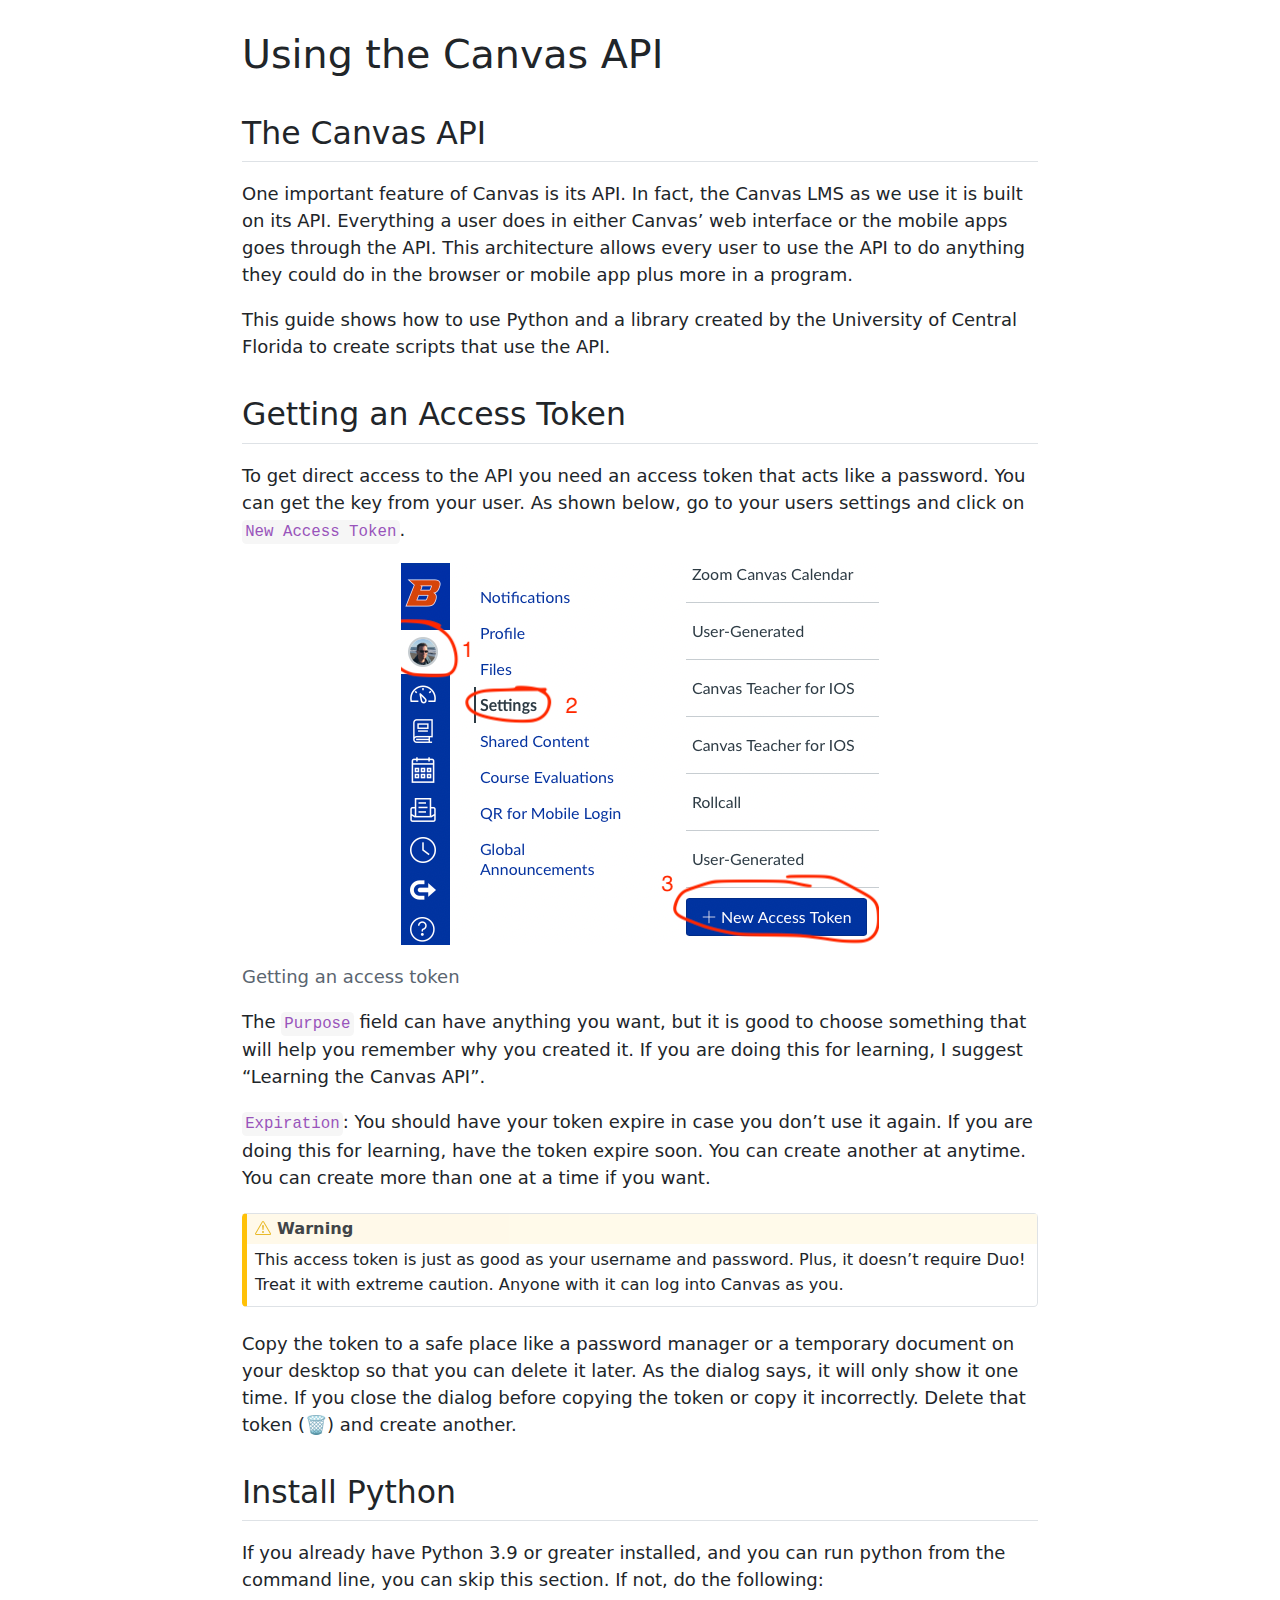
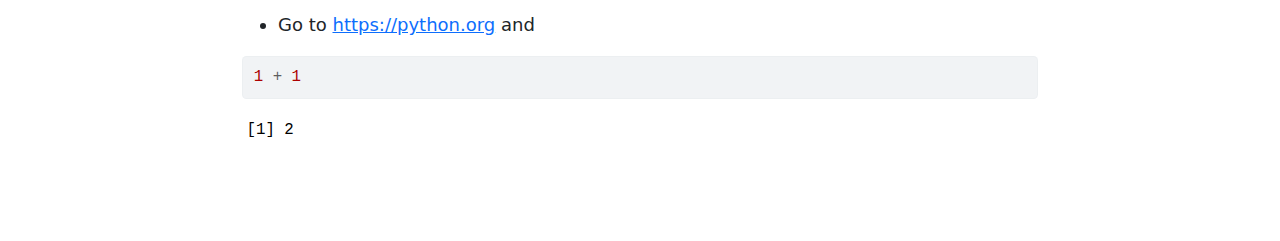
==== docs/using_canvasapi.html @ ff5fe754 "test publishing to docs folder" ====
<!DOCTYPE html>
<html xmlns="http://www.w3.org/1999/xhtml" lang="en" xml:lang="en"><head>

<meta charset="utf-8">
<meta name="generator" content="quarto-1.1.251">

<meta name="viewport" content="width=device-width, initial-scale=1.0, user-scalable=yes">


<title>Using the Canvas API</title>
<style>
code{white-space: pre-wrap;}
span.smallcaps{font-variant: small-caps;}
div.columns{display: flex; gap: min(4vw, 1.5em);}
div.column{flex: auto; overflow-x: auto;}
div.hanging-indent{margin-left: 1.5em; text-indent: -1.5em;}
ul.task-list{list-style: none;}
ul.task-list li input[type="checkbox"] {
  width: 0.8em;
  margin: 0 0.8em 0.2em -1.6em;
  vertical-align: middle;
}
pre > code.sourceCode { white-space: pre; position: relative; }
pre > code.sourceCode > span { display: inline-block; line-height: 1.25; }
pre > code.sourceCode > span:empty { height: 1.2em; }
.sourceCode { overflow: visible; }
code.sourceCode > span { color: inherit; text-decoration: inherit; }
div.sourceCode { margin: 1em 0; }
pre.sourceCode { margin: 0; }
@media screen {
div.sourceCode { overflow: auto; }
}
@media print {
pre > code.sourceCode { white-space: pre-wrap; }
pre > code.sourceCode > span { text-indent: -5em; padding-left: 5em; }
}
pre.numberSource code
  { counter-reset: source-line 0; }
pre.numberSource code > span
  { position: relative; left: -4em; counter-increment: source-line; }
pre.numberSource code > span > a:first-child::before
  { content: counter(source-line);
    position: relative; left: -1em; text-align: right; vertical-align: baseline;
    border: none; display: inline-block;
    -webkit-touch-callout: none; -webkit-user-select: none;
    -khtml-user-select: none; -moz-user-select: none;
    -ms-user-select: none; user-select: none;
    padding: 0 4px; width: 4em;
    color: #aaaaaa;
  }
pre.numberSource { margin-left: 3em; border-left: 1px solid #aaaaaa;  padding-left: 4px; }
div.sourceCode
  {   }
@media screen {
pre > code.sourceCode > span > a:first-child::before { text-decoration: underline; }
}
code span.al { color: #ff0000; font-weight: bold; } /* Alert */
code span.an { color: #60a0b0; font-weight: bold; font-style: italic; } /* Annotation */
code span.at { color: #7d9029; } /* Attribute */
code span.bn { color: #40a070; } /* BaseN */
code span.bu { color: #008000; } /* BuiltIn */
code span.cf { color: #007020; font-weight: bold; } /* ControlFlow */
code span.ch { color: #4070a0; } /* Char */
code span.cn { color: #880000; } /* Constant */
code span.co { color: #60a0b0; font-style: italic; } /* Comment */
code span.cv { color: #60a0b0; font-weight: bold; font-style: italic; } /* CommentVar */
code span.do { color: #ba2121; font-style: italic; } /* Documentation */
code span.dt { color: #902000; } /* DataType */
code span.dv { color: #40a070; } /* DecVal */
code span.er { color: #ff0000; font-weight: bold; } /* Error */
code span.ex { } /* Extension */
code span.fl { color: #40a070; } /* Float */
code span.fu { color: #06287e; } /* Function */
code span.im { color: #008000; font-weight: bold; } /* Import */
code span.in { color: #60a0b0; font-weight: bold; font-style: italic; } /* Information */
code span.kw { color: #007020; font-weight: bold; } /* Keyword */
code span.op { color: #666666; } /* Operator */
code span.ot { color: #007020; } /* Other */
code span.pp { color: #bc7a00; } /* Preprocessor */
code span.sc { color: #4070a0; } /* SpecialChar */
code span.ss { color: #bb6688; } /* SpecialString */
code span.st { color: #4070a0; } /* String */
code span.va { color: #19177c; } /* Variable */
code span.vs { color: #4070a0; } /* VerbatimString */
code span.wa { color: #60a0b0; font-weight: bold; font-style: italic; } /* Warning */
</style>


<script src="site_libs/quarto-nav/quarto-nav.js"></script>
<script src="site_libs/clipboard/clipboard.min.js"></script>
<script src="site_libs/quarto-search/autocomplete.umd.js"></script>
<script src="site_libs/quarto-search/fuse.min.js"></script>
<script src="site_libs/quarto-search/quarto-search.js"></script>
<meta name="quarto:offset" content="./">
<script src="site_libs/quarto-html/quarto.js"></script>
<script src="site_libs/quarto-html/popper.min.js"></script>
<script src="site_libs/quarto-html/tippy.umd.min.js"></script>
<script src="site_libs/quarto-html/anchor.min.js"></script>
<link href="site_libs/quarto-html/tippy.css" rel="stylesheet">
<link href="site_libs/quarto-html/quarto-syntax-highlighting.css" rel="stylesheet" id="quarto-text-highlighting-styles">
<script src="site_libs/bootstrap/bootstrap.min.js"></script>
<link href="site_libs/bootstrap/bootstrap-icons.css" rel="stylesheet">
<link href="site_libs/bootstrap/bootstrap.min.css" rel="stylesheet" id="quarto-bootstrap" data-mode="light">
<script id="quarto-search-options" type="application/json">{
  "location": "sidebar",
  "copy-button": false,
  "collapse-after": 3,
  "panel-placement": "start",
  "type": "textbox",
  "limit": 20,
  "language": {
    "search-no-results-text": "No results",
    "search-matching-documents-text": "matching documents",
    "search-copy-link-title": "Copy link to search",
    "search-hide-matches-text": "Hide additional matches",
    "search-more-match-text": "more match in this document",
    "search-more-matches-text": "more matches in this document",
    "search-clear-button-title": "Clear",
    "search-detached-cancel-button-title": "Cancel",
    "search-submit-button-title": "Submit"
  }
}</script>


</head>

<body class="fullcontent">

<div id="quarto-search-results"></div>
<!-- content -->
<div id="quarto-content" class="quarto-container page-columns page-rows-contents page-layout-article">
<!-- sidebar -->
<!-- margin-sidebar -->
    
<!-- main -->
<main class="content" id="quarto-document-content">

<header id="title-block-header" class="quarto-title-block default">
<div class="quarto-title">
<h1 class="title">Using the Canvas API</h1>
</div>



<div class="quarto-title-meta">

    
    
  </div>
  

</header>

<section id="the-canvas-api" class="level2">
<h2 class="anchored" data-anchor-id="the-canvas-api">The Canvas API</h2>
<p>One important feature of Canvas is its API. In fact, the Canvas LMS as we use it is built on its API. Everything a user does in either Canvas’ web interface or the mobile apps goes through the API. This architecture allows every user to use the API to do anything they could do in the browser or mobile app plus more in a program.</p>
<p>This guide shows how to use Python and a library created by the University of Central Florida to create scripts that use the API.</p>
</section>
<section id="getting-an-access-token" class="level2">
<h2 class="anchored" data-anchor-id="getting-an-access-token">Getting an Access Token</h2>
<p>To get direct access to the API you need an access token that acts like a password. You can get the key from your user. As shown below, go to your users settings and click on <code>New Access Token</code>.</p>
<div class="quarto-figure quarto-figure-center">
<figure class="figure">
<p><img src="images/get_token.png" class="img-fluid figure-img"></p>
<p></p><figcaption class="figure-caption">Getting an access token</figcaption><p></p>
</figure>
</div>
<p>The <code>Purpose</code> field can have anything you want, but it is good to choose something that will help you remember why you created it. If you are doing this for learning, I suggest “Learning the Canvas API”.</p>
<p><code>Expiration</code>: You should have your token expire in case you don’t use it again. If you are doing this for learning, have the token expire soon. You can create another at anytime. You can create more than one at a time if you want.</p>
<div class="callout-warning callout callout-style-default callout-captioned">
<div class="callout-header d-flex align-content-center">
<div class="callout-icon-container">
<i class="callout-icon"></i>
</div>
<div class="callout-caption-container flex-fill">
Warning
</div>
</div>
<div class="callout-body-container callout-body">
<p>This access token is just as good as your username and password. Plus, it doesn’t require Duo! Treat it with extreme caution. Anyone with it can log into Canvas as you.</p>
</div>
</div>
<p>Copy the token to a safe place like a password manager or a temporary document on your desktop so that you can delete it later. As the dialog says, it will only show it one time. If you close the dialog before copying the token or copy it incorrectly. Delete that token (🗑) and create another.</p>
</section>
<section id="install-python" class="level2">
<h2 class="anchored" data-anchor-id="install-python">Install Python</h2>
<p>If you already have Python 3.9 or greater installed, and you can run python from the command line, you can skip this section. If not, do the following:</p>
<ul>
<li>Go to <a href="https://python.org" class="uri">https://python.org</a> and</li>
</ul>
<div class="cell">
<div class="sourceCode cell-code" id="cb1"><pre class="sourceCode r code-with-copy"><code class="sourceCode r"><span id="cb1-1"><a href="#cb1-1" aria-hidden="true" tabindex="-1"></a><span class="dv">1</span> <span class="sc">+</span> <span class="dv">1</span></span></code><button title="Copy to Clipboard" class="code-copy-button"><i class="bi"></i></button></pre></div>
<div class="cell-output cell-output-stdout">
<pre><code>[1] 2</code></pre>
</div>
</div>


</section>

</main> <!-- /main -->
<script id="quarto-html-after-body" type="application/javascript">
window.document.addEventListener("DOMContentLoaded", function (event) {
  const toggleBodyColorMode = (bsSheetEl) => {
    const mode = bsSheetEl.getAttribute("data-mode");
    const bodyEl = window.document.querySelector("body");
    if (mode === "dark") {
      bodyEl.classList.add("quarto-dark");
      bodyEl.classList.remove("quarto-light");
    } else {
      bodyEl.classList.add("quarto-light");
      bodyEl.classList.remove("quarto-dark");
    }
  }
  const toggleBodyColorPrimary = () => {
    const bsSheetEl = window.document.querySelector("link#quarto-bootstrap");
    if (bsSheetEl) {
      toggleBodyColorMode(bsSheetEl);
    }
  }
  toggleBodyColorPrimary();  
  const icon = "";
  const anchorJS = new window.AnchorJS();
  anchorJS.options = {
    placement: 'right',
    icon: icon
  };
  anchorJS.add('.anchored');
  const clipboard = new window.ClipboardJS('.code-copy-button', {
    target: function(trigger) {
      return trigger.previousElementSibling;
    }
  });
  clipboard.on('success', function(e) {
    // button target
    const button = e.trigger;
    // don't keep focus
    button.blur();
    // flash "checked"
    button.classList.add('code-copy-button-checked');
    var currentTitle = button.getAttribute("title");
    button.setAttribute("title", "Copied!");
    setTimeout(function() {
      button.setAttribute("title", currentTitle);
      button.classList.remove('code-copy-button-checked');
    }, 1000);
    // clear code selection
    e.clearSelection();
  });
  function tippyHover(el, contentFn) {
    const config = {
      allowHTML: true,
      content: contentFn,
      maxWidth: 500,
      delay: 100,
      arrow: false,
      appendTo: function(el) {
          return el.parentElement;
      },
      interactive: true,
      interactiveBorder: 10,
      theme: 'quarto',
      placement: 'bottom-start'
    };
    window.tippy(el, config); 
  }
  const noterefs = window.document.querySelectorAll('a[role="doc-noteref"]');
  for (var i=0; i<noterefs.length; i++) {
    const ref = noterefs[i];
    tippyHover(ref, function() {
      // use id or data attribute instead here
      let href = ref.getAttribute('data-footnote-href') || ref.getAttribute('href');
      try { href = new URL(href).hash; } catch {}
      const id = href.replace(/^#\/?/, "");
      const note = window.document.getElementById(id);
      return note.innerHTML;
    });
  }
  var bibliorefs = window.document.querySelectorAll('a[role="doc-biblioref"]');
  for (var i=0; i<bibliorefs.length; i++) {
    const ref = bibliorefs[i];
    const cites = ref.parentNode.getAttribute('data-cites').split(' ');
    tippyHover(ref, function() {
      var popup = window.document.createElement('div');
      cites.forEach(function(cite) {
        var citeDiv = window.document.createElement('div');
        citeDiv.classList.add('hanging-indent');
        citeDiv.classList.add('csl-entry');
        var biblioDiv = window.document.getElementById('ref-' + cite);
        if (biblioDiv) {
          citeDiv.innerHTML = biblioDiv.innerHTML;
        }
        popup.appendChild(citeDiv);
      });
      return popup.innerHTML;
    });
  }
});
</script>
</div> <!-- /content -->



</body></html>
---- docs/site_libs/quarto-html/tippy.css ----
.tippy-box[data-animation=fade][data-state=hidden]{opacity:0}[data-tippy-root]{max-width:calc(100vw - 10px)}.tippy-box{position:relative;background-color:#333;color:#fff;border-radius:4px;font-size:14px;line-height:1.4;white-space:normal;outline:0;transition-property:transform,visibility,opacity}.tippy-box[data-placement^=top]>.tippy-arrow{bottom:0}.tippy-box[data-placement^=top]>.tippy-arrow:before{bottom:-7px;left:0;border-width:8px 8px 0;border-top-color:initial;transform-origin:center top}.tippy-box[data-placement^=bottom]>.tippy-arrow{top:0}.tippy-box[data-placement^=bottom]>.tippy-arrow:before{top:-7px;left:0;border-width:0 8px 8px;border-bottom-color:initial;transform-origin:center bottom}.tippy-box[data-placement^=left]>.tippy-arrow{right:0}.tippy-box[data-placement^=left]>.tippy-arrow:before{border-width:8px 0 8px 8px;border-left-color:initial;right:-7px;transform-origin:center left}.tippy-box[data-placement^=right]>.tippy-arrow{left:0}.tippy-box[data-placement^=right]>.tippy-arrow:before{left:-7px;border-width:8px 8px 8px 0;border-right-color:initial;transform-origin:center right}.tippy-box[data-inertia][data-state=visible]{transition-timing-function:cubic-bezier(.54,1.5,.38,1.11)}.tippy-arrow{width:16px;height:16px;color:#333}.tippy-arrow:before{content:"";position:absolute;border-color:transparent;border-style:solid}.tippy-content{position:relative;padding:5px 9px;z-index:1}
---- docs/site_libs/quarto-html/quarto-syntax-highlighting.css ----
/* quarto syntax highlight colors */
:root {
  --quarto-hl-ot-color: #003B4F;
  --quarto-hl-at-color: #657422;
  --quarto-hl-ss-color: #20794D;
  --quarto-hl-an-color: #5E5E5E;
  --quarto-hl-fu-color: #4758AB;
  --quarto-hl-st-color: #20794D;
  --quarto-hl-cf-color: #003B4F;
  --quarto-hl-op-color: #5E5E5E;
  --quarto-hl-er-color: #AD0000;
  --quarto-hl-bn-color: #AD0000;
  --quarto-hl-al-color: #AD0000;
  --quarto-hl-va-color: #111111;
  --quarto-hl-bu-color: inherit;
  --quarto-hl-ex-color: inherit;
  --quarto-hl-pp-color: #AD0000;
  --quarto-hl-in-color: #5E5E5E;
  --quarto-hl-vs-color: #20794D;
  --quarto-hl-wa-color: #5E5E5E;
  --quarto-hl-do-color: #5E5E5E;
  --quarto-hl-im-color: #00769E;
  --quarto-hl-ch-color: #20794D;
  --quarto-hl-dt-color: #AD0000;
  --quarto-hl-fl-color: #AD0000;
  --quarto-hl-co-color: #5E5E5E;
  --quarto-hl-cv-color: #5E5E5E;
  --quarto-hl-cn-color: #8f5902;
  --quarto-hl-sc-color: #5E5E5E;
  --quarto-hl-dv-color: #AD0000;
  --quarto-hl-kw-color: #003B4F;
}

/* other quarto variables */
:root {
  --quarto-font-monospace: SFMono-Regular, Menlo, Monaco, Consolas, "Liberation Mono", "Courier New", monospace;
}

pre > code.sourceCode > span {
  color: #003B4F;
}

code span {
  color: #003B4F;
}

code.sourceCode > span {
  color: #003B4F;
}

div.sourceCode,
div.sourceCode pre.sourceCode {
  color: #003B4F;
}

code span.ot {
  color: #003B4F;
}

code span.at {
  color: #657422;
}

code span.ss {
  color: #20794D;
}

code span.an {
  color: #5E5E5E;
}

code span.fu {
  color: #4758AB;
}

code span.st {
  color: #20794D;
}

code span.cf {
  color: #003B4F;
}

code span.op {
  color: #5E5E5E;
}

code span.er {
  color: #AD0000;
}

code span.bn {
  color: #AD0000;
}

code span.al {
  color: #AD0000;
}

code span.va {
  color: #111111;
}

code span.pp {
  color: #AD0000;
}

code span.in {
  color: #5E5E5E;
}

code span.vs {
  color: #20794D;
}

code span.wa {
  color: #5E5E5E;
  font-style: italic;
}

code span.do {
  color: #5E5E5E;
  font-style: italic;
}

code span.im {
  color: #00769E;
}

code span.ch {
  color: #20794D;
}

code span.dt {
  color: #AD0000;
}

code span.fl {
  color: #AD0000;
}

code span.co {
  color: #5E5E5E;
}

code span.cv {
  color: #5E5E5E;
  font-style: italic;
}

code span.cn {
  color: #8f5902;
}

code span.sc {
  color: #5E5E5E;
}

code span.dv {
  color: #AD0000;
}

code span.kw {
  color: #003B4F;
}

.prevent-inlining {
  content: "</";
}

/*# sourceMappingURL=debc5d5d77c3f9108843748ff7464032.css.map */
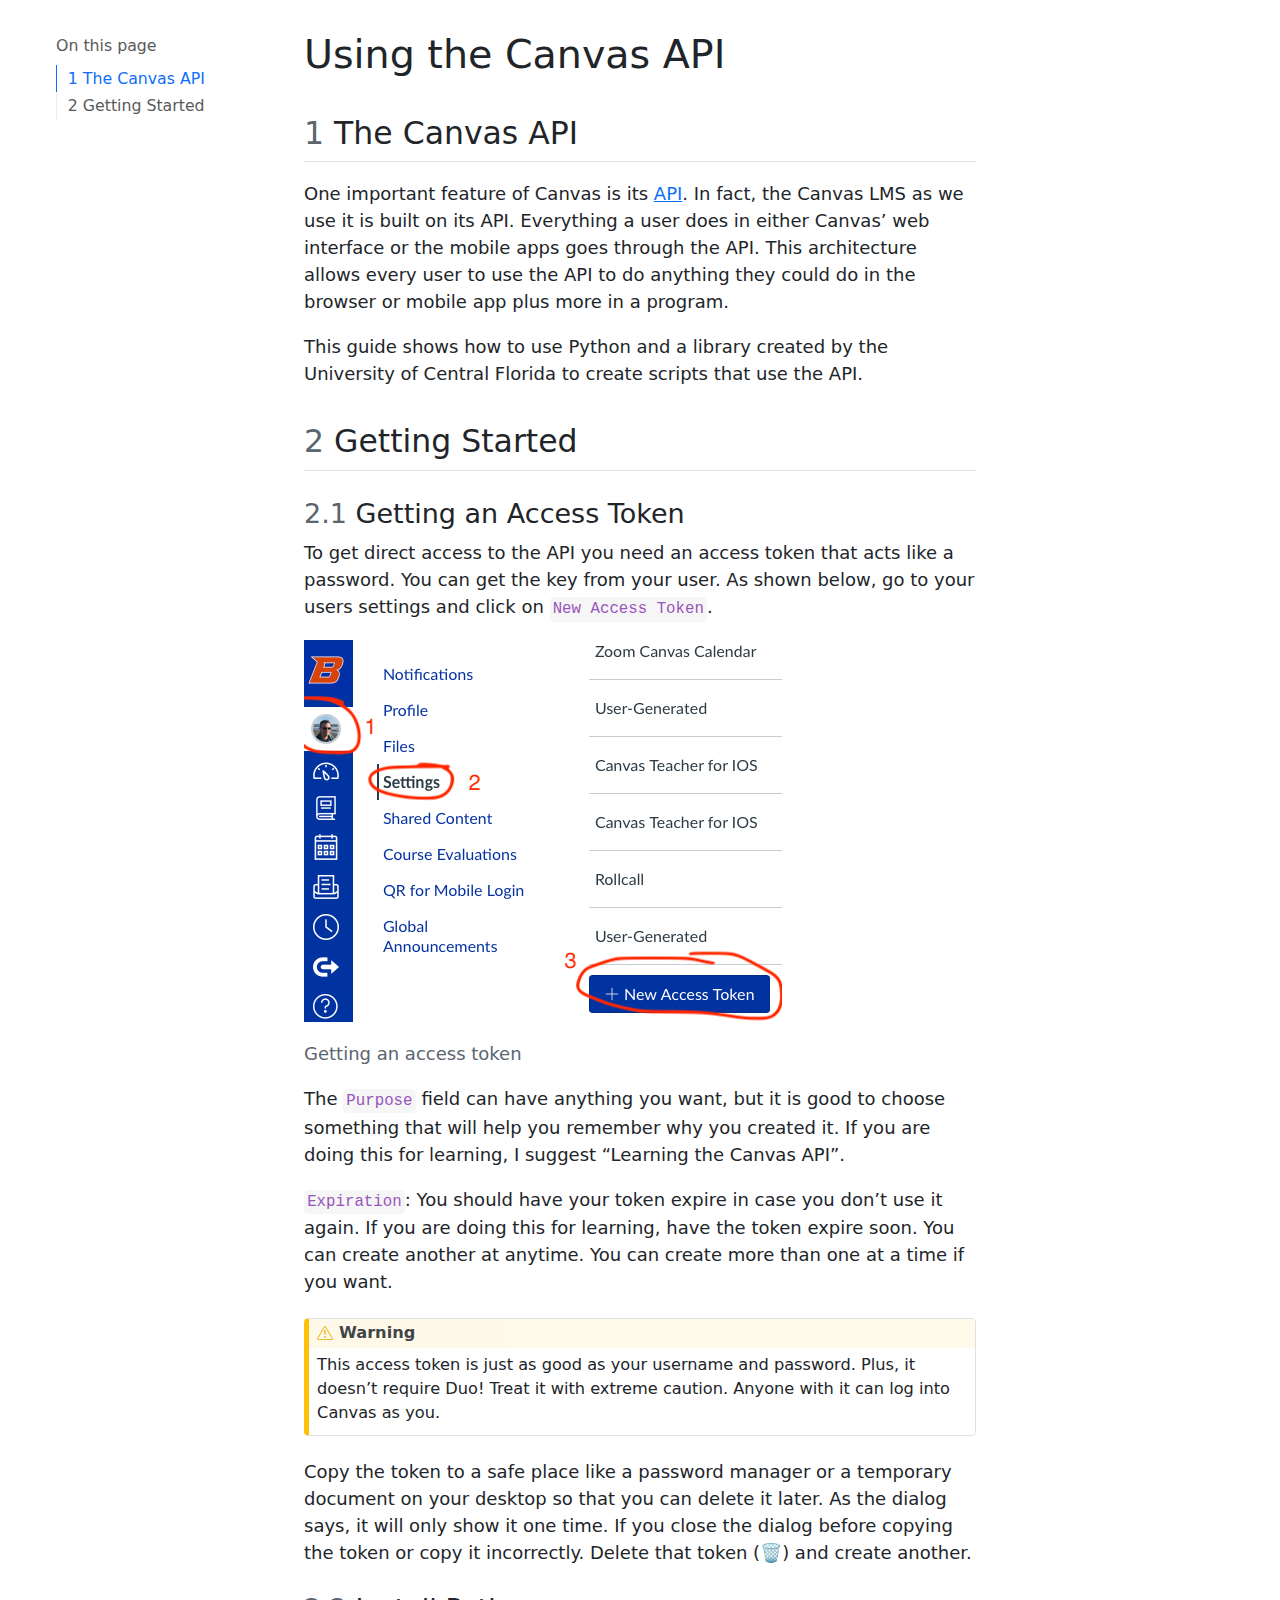
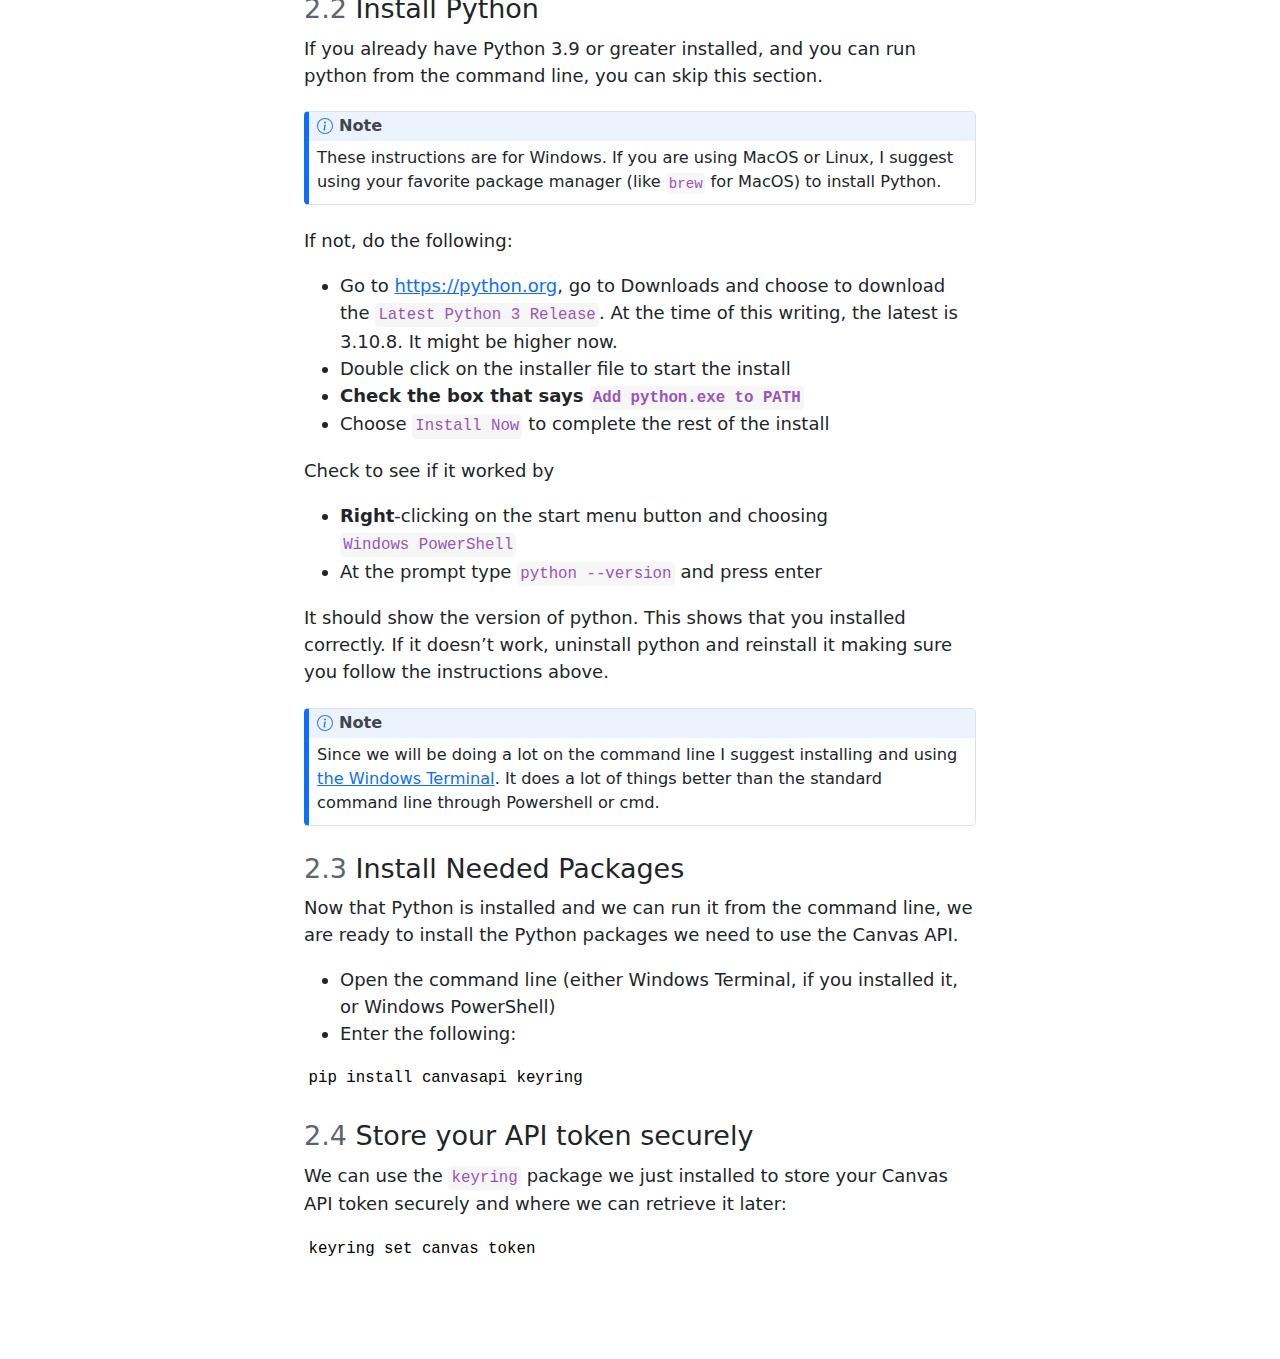
==== commit d20f7d26: "Update with new sections" ====
--- a/docs/using_canvasapi.html
+++ b/docs/using_canvasapi.html
@@ -20,69 +20,6 @@
   margin: 0 0.8em 0.2em -1.6em;
   vertical-align: middle;
 }
-pre > code.sourceCode { white-space: pre; position: relative; }
-pre > code.sourceCode > span { display: inline-block; line-height: 1.25; }
-pre > code.sourceCode > span:empty { height: 1.2em; }
-.sourceCode { overflow: visible; }
-code.sourceCode > span { color: inherit; text-decoration: inherit; }
-div.sourceCode { margin: 1em 0; }
-pre.sourceCode { margin: 0; }
-@media screen {
-div.sourceCode { overflow: auto; }
-}
-@media print {
-pre > code.sourceCode { white-space: pre-wrap; }
-pre > code.sourceCode > span { text-indent: -5em; padding-left: 5em; }
-}
-pre.numberSource code
-  { counter-reset: source-line 0; }
-pre.numberSource code > span
-  { position: relative; left: -4em; counter-increment: source-line; }
-pre.numberSource code > span > a:first-child::before
-  { content: counter(source-line);
-    position: relative; left: -1em; text-align: right; vertical-align: baseline;
-    border: none; display: inline-block;
-    -webkit-touch-callout: none; -webkit-user-select: none;
-    -khtml-user-select: none; -moz-user-select: none;
-    -ms-user-select: none; user-select: none;
-    padding: 0 4px; width: 4em;
-    color: #aaaaaa;
-  }
-pre.numberSource { margin-left: 3em; border-left: 1px solid #aaaaaa;  padding-left: 4px; }
-div.sourceCode
-  {   }
-@media screen {
-pre > code.sourceCode > span > a:first-child::before { text-decoration: underline; }
-}
-code span.al { color: #ff0000; font-weight: bold; } /* Alert */
-code span.an { color: #60a0b0; font-weight: bold; font-style: italic; } /* Annotation */
-code span.at { color: #7d9029; } /* Attribute */
-code span.bn { color: #40a070; } /* BaseN */
-code span.bu { color: #008000; } /* BuiltIn */
-code span.cf { color: #007020; font-weight: bold; } /* ControlFlow */
-code span.ch { color: #4070a0; } /* Char */
-code span.cn { color: #880000; } /* Constant */
-code span.co { color: #60a0b0; font-style: italic; } /* Comment */
-code span.cv { color: #60a0b0; font-weight: bold; font-style: italic; } /* CommentVar */
-code span.do { color: #ba2121; font-style: italic; } /* Documentation */
-code span.dt { color: #902000; } /* DataType */
-code span.dv { color: #40a070; } /* DecVal */
-code span.er { color: #ff0000; font-weight: bold; } /* Error */
-code span.ex { } /* Extension */
-code span.fl { color: #40a070; } /* Float */
-code span.fu { color: #06287e; } /* Function */
-code span.im { color: #008000; font-weight: bold; } /* Import */
-code span.in { color: #60a0b0; font-weight: bold; font-style: italic; } /* Information */
-code span.kw { color: #007020; font-weight: bold; } /* Keyword */
-code span.op { color: #666666; } /* Operator */
-code span.ot { color: #007020; } /* Other */
-code span.pp { color: #bc7a00; } /* Preprocessor */
-code span.sc { color: #4070a0; } /* SpecialChar */
-code span.ss { color: #bb6688; } /* SpecialString */
-code span.st { color: #4070a0; } /* String */
-code span.va { color: #19177c; } /* Variable */
-code span.vs { color: #4070a0; } /* VerbatimString */
-code span.wa { color: #60a0b0; font-weight: bold; font-style: italic; } /* Warning */
 </style>
 
 
@@ -124,14 +61,31 @@
 
 </head>
 
-<body class="fullcontent">
+<body class="floating">
 
 <div id="quarto-search-results"></div>
 <!-- content -->
 <div id="quarto-content" class="quarto-container page-columns page-rows-contents page-layout-article">
 <!-- sidebar -->
+  <nav id="quarto-sidebar" class="sidebar collapse sidebar-navigation floating overflow-auto">
+    <nav id="TOC" role="doc-toc" class="toc-active">
+    <h2 id="toc-title">On this page</h2>
+   
+  <ul>
+  <li><a href="#the-canvas-api" id="toc-the-canvas-api" class="nav-link active" data-scroll-target="#the-canvas-api"><span class="toc-section-number">1</span>  The Canvas API</a></li>
+  <li><a href="#getting-started" id="toc-getting-started" class="nav-link" data-scroll-target="#getting-started"><span class="toc-section-number">2</span>  Getting Started</a>
+  <ul class="collapse">
+  <li><a href="#getting-an-access-token" id="toc-getting-an-access-token" class="nav-link" data-scroll-target="#getting-an-access-token"><span class="toc-section-number">2.1</span>  Getting an Access Token</a></li>
+  <li><a href="#install-python" id="toc-install-python" class="nav-link" data-scroll-target="#install-python"><span class="toc-section-number">2.2</span>  Install Python</a></li>
+  <li><a href="#install-needed-packages" id="toc-install-needed-packages" class="nav-link" data-scroll-target="#install-needed-packages"><span class="toc-section-number">2.3</span>  Install Needed Packages</a></li>
+  <li><a href="#store-your-api-token-securely" id="toc-store-your-api-token-securely" class="nav-link" data-scroll-target="#store-your-api-token-securely"><span class="toc-section-number">2.4</span>  Store your API token securely</a></li>
+  </ul></li>
+  </ul>
+</nav>
+</nav>
 <!-- margin-sidebar -->
-    
+    <div id="quarto-margin-sidebar" class="sidebar margin-sidebar">
+    </div>
 <!-- main -->
 <main class="content" id="quarto-document-content">
 
@@ -151,15 +105,17 @@
 
 </header>
 
-<section id="the-canvas-api" class="level2">
-<h2 class="anchored" data-anchor-id="the-canvas-api">The Canvas API</h2>
-<p>One important feature of Canvas is its API. In fact, the Canvas LMS as we use it is built on its API. Everything a user does in either Canvas’ web interface or the mobile apps goes through the API. This architecture allows every user to use the API to do anything they could do in the browser or mobile app plus more in a program.</p>
+<section id="the-canvas-api" class="level2" data-number="1">
+<h2 data-number="1" class="anchored" data-anchor-id="the-canvas-api"><span class="header-section-number">1</span> The Canvas API</h2>
+<p>One important feature of Canvas is its <a href="https://canvas.instructure.com/doc/api/">API</a>. In fact, the Canvas LMS as we use it is built on its API. Everything a user does in either Canvas’ web interface or the mobile apps goes through the API. This architecture allows every user to use the API to do anything they could do in the browser or mobile app plus more in a program.</p>
 <p>This guide shows how to use Python and a library created by the University of Central Florida to create scripts that use the API.</p>
 </section>
-<section id="getting-an-access-token" class="level2">
-<h2 class="anchored" data-anchor-id="getting-an-access-token">Getting an Access Token</h2>
+<section id="getting-started" class="level2" data-number="2">
+<h2 data-number="2" class="anchored" data-anchor-id="getting-started"><span class="header-section-number">2</span> Getting Started</h2>
+<section id="getting-an-access-token" class="level3" data-number="2.1">
+<h3 data-number="2.1" class="anchored" data-anchor-id="getting-an-access-token"><span class="header-section-number">2.1</span> Getting an Access Token</h3>
 <p>To get direct access to the API you need an access token that acts like a password. You can get the key from your user. As shown below, go to your users settings and click on <code>New Access Token</code>.</p>
-<div class="quarto-figure quarto-figure-center">
+<div class="quarto-figure quarto-figure-left">
 <figure class="figure">
 <p><img src="images/get_token.png" class="img-fluid figure-img"></p>
 <p></p><figcaption class="figure-caption">Getting an access token</figcaption><p></p>
@@ -182,20 +138,65 @@
 </div>
 <p>Copy the token to a safe place like a password manager or a temporary document on your desktop so that you can delete it later. As the dialog says, it will only show it one time. If you close the dialog before copying the token or copy it incorrectly. Delete that token (🗑) and create another.</p>
 </section>
-<section id="install-python" class="level2">
-<h2 class="anchored" data-anchor-id="install-python">Install Python</h2>
-<p>If you already have Python 3.9 or greater installed, and you can run python from the command line, you can skip this section. If not, do the following:</p>
+<section id="install-python" class="level3" data-number="2.2">
+<h3 data-number="2.2" class="anchored" data-anchor-id="install-python"><span class="header-section-number">2.2</span> Install Python</h3>
+<p>If you already have Python 3.9 or greater installed, and you can run python from the command line, you can skip this section.</p>
+<div class="callout-note callout callout-style-default callout-captioned">
+<div class="callout-header d-flex align-content-center">
+<div class="callout-icon-container">
+<i class="callout-icon"></i>
+</div>
+<div class="callout-caption-container flex-fill">
+Note
+</div>
+</div>
+<div class="callout-body-container callout-body">
+<p>These instructions are for Windows. If you are using MacOS or Linux, I suggest using your favorite package manager (like <code>brew</code> for MacOS) to install Python.</p>
+</div>
+</div>
+<p>If not, do the following:</p>
 <ul>
-<li>Go to <a href="https://python.org" class="uri">https://python.org</a> and</li>
+<li>Go to <a href="https://python.org" class="uri">https://python.org</a>, go to Downloads and choose to download the <code>Latest Python 3 Release</code>. At the time of this writing, the latest is 3.10.8. It might be higher now.</li>
+<li>Double click on the installer file to start the install</li>
+<li><strong>Check the box that says <code>Add python.exe to PATH</code></strong></li>
+<li>Choose <code>Install Now</code> to complete the rest of the install</li>
 </ul>
-<div class="cell">
-<div class="sourceCode cell-code" id="cb1"><pre class="sourceCode r code-with-copy"><code class="sourceCode r"><span id="cb1-1"><a href="#cb1-1" aria-hidden="true" tabindex="-1"></a><span class="dv">1</span> <span class="sc">+</span> <span class="dv">1</span></span></code><button title="Copy to Clipboard" class="code-copy-button"><i class="bi"></i></button></pre></div>
-<div class="cell-output cell-output-stdout">
-<pre><code>[1] 2</code></pre>
-</div>
-</div>
-
-
+<p>Check to see if it worked by</p>
+<ul>
+<li><strong>Right</strong>-clicking on the start menu button and choosing <code>Windows PowerShell</code></li>
+<li>At the prompt type <code>python --version</code> and press enter</li>
+</ul>
+<p>It should show the version of python. This shows that you installed correctly. If it doesn’t work, uninstall python and reinstall it making sure you follow the instructions above.</p>
+<div class="callout-note callout callout-style-default callout-captioned">
+<div class="callout-header d-flex align-content-center">
+<div class="callout-icon-container">
+<i class="callout-icon"></i>
+</div>
+<div class="callout-caption-container flex-fill">
+Note
+</div>
+</div>
+<div class="callout-body-container callout-body">
+<p>Since we will be doing a lot on the command line I suggest installing and using <a href="https://www.microsoft.com/store/productId/9N0DX20HK701">the Windows Terminal</a>. It does a lot of things better than the standard command line through Powershell or cmd.</p>
+</div>
+</div>
+</section>
+<section id="install-needed-packages" class="level3" data-number="2.3">
+<h3 data-number="2.3" class="anchored" data-anchor-id="install-needed-packages"><span class="header-section-number">2.3</span> Install Needed Packages</h3>
+<p>Now that Python is installed and we can run it from the command line, we are ready to install the Python packages we need to use the Canvas API.</p>
+<ul>
+<li>Open the command line (either Windows Terminal, if you installed it, or Windows PowerShell)</li>
+<li>Enter the following:</li>
+</ul>
+<pre class="{powershell}"><code>pip install canvasapi keyring</code></pre>
+</section>
+<section id="store-your-api-token-securely" class="level3" data-number="2.4">
+<h3 data-number="2.4" class="anchored" data-anchor-id="store-your-api-token-securely"><span class="header-section-number">2.4</span> Store your API token securely</h3>
+<p>We can use the <code>keyring</code> package we just installed to store your Canvas API token securely and where we can retrieve it later:</p>
+<pre class="{powershell}"><code>keyring set canvas token</code></pre>
+
+
+</section>
 </section>
 
 </main> <!-- /main -->
@@ -295,6 +296,20 @@
       return popup.innerHTML;
     });
   }
+    var localhostRegex = new RegExp(/^(?:http|https):\/\/localhost\:?[0-9]*\//);
+      var filterRegex = new RegExp('/' + window.location.host + '/');
+    var isInternal = (href) => {
+        return filterRegex.test(href) || localhostRegex.test(href);
+    }
+    // Inspect non-navigation links and adorn them if external
+    var links = window.document.querySelectorAll('a:not(.nav-link):not(.navbar-brand):not(.toc-action):not(.sidebar-link):not(.sidebar-item-toggle):not(.pagination-link):not(.no-external)');
+    for (var i=0; i<links.length; i++) {
+      const link = links[i];
+      if (!isInternal(link.href)) {
+          // target, if specified
+          link.setAttribute("target", "_blank");
+      }
+    }
 });
 </script>
 </div> <!-- /content -->
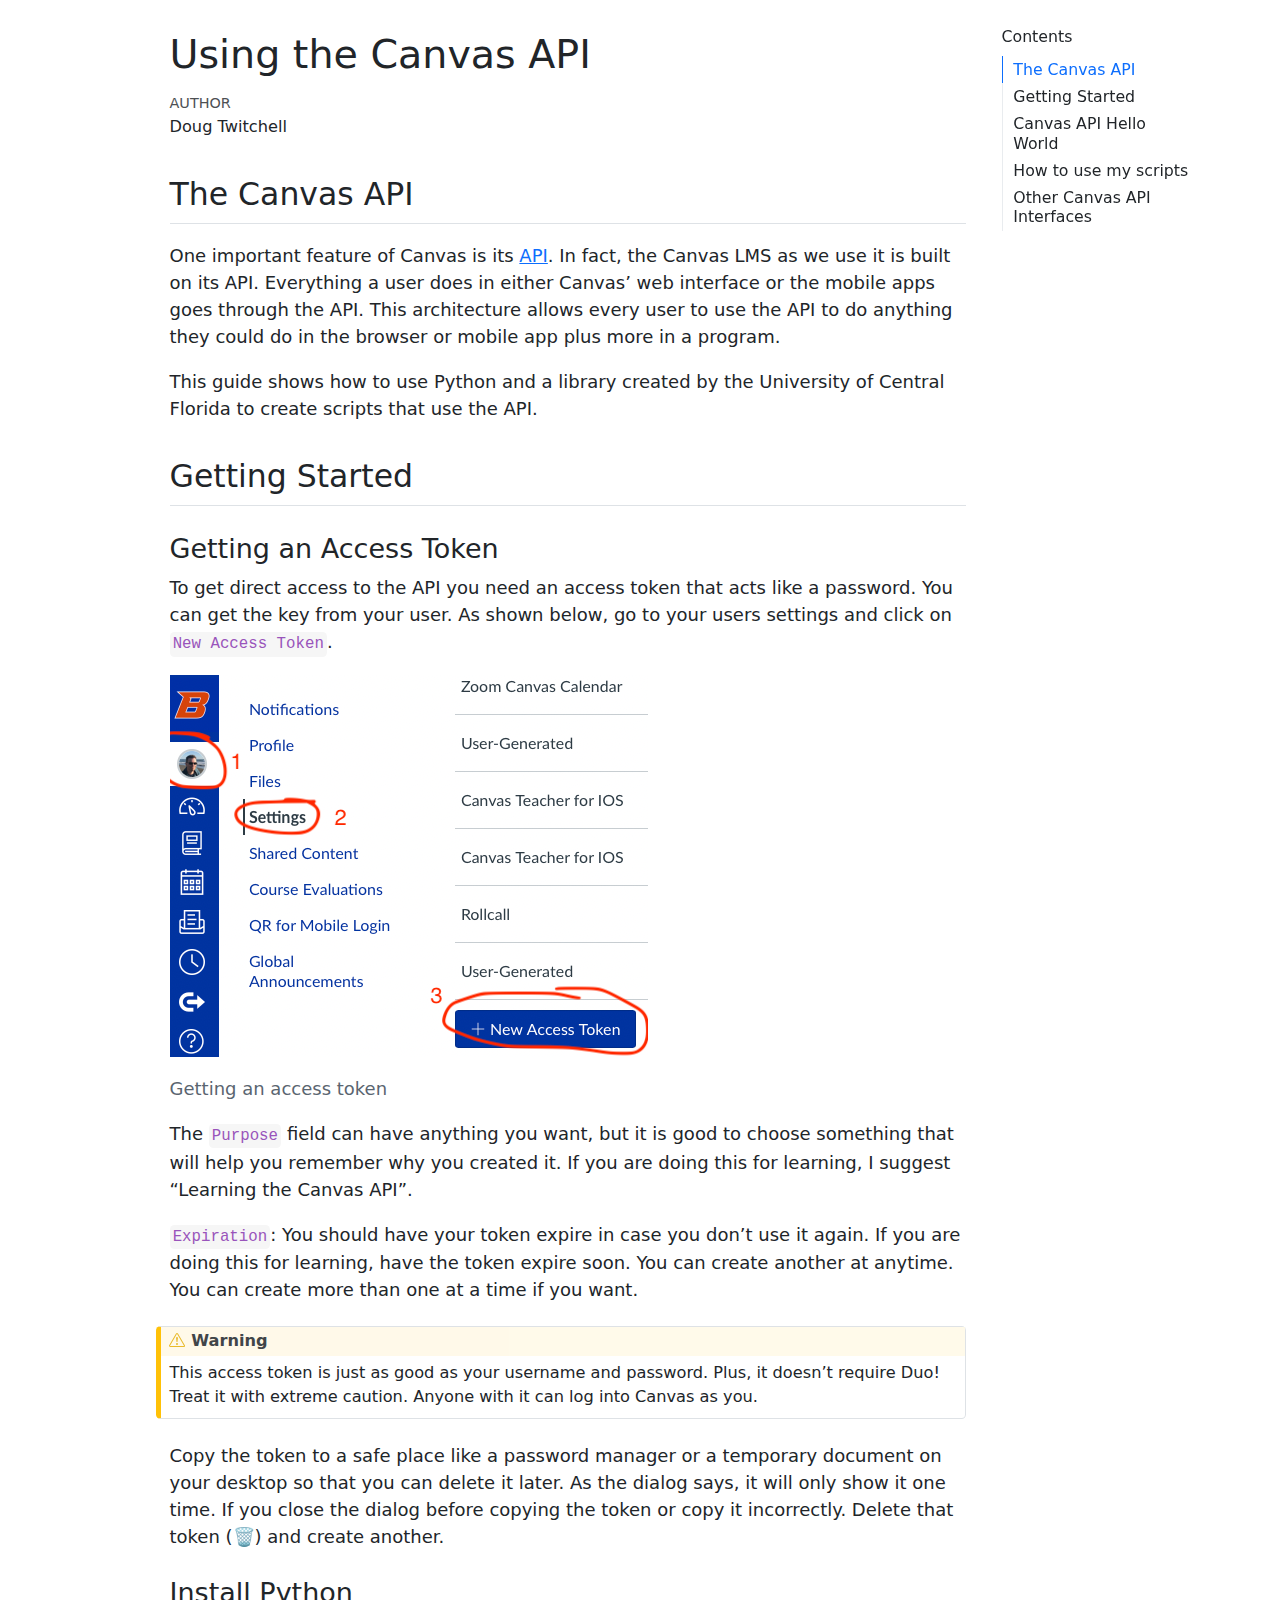
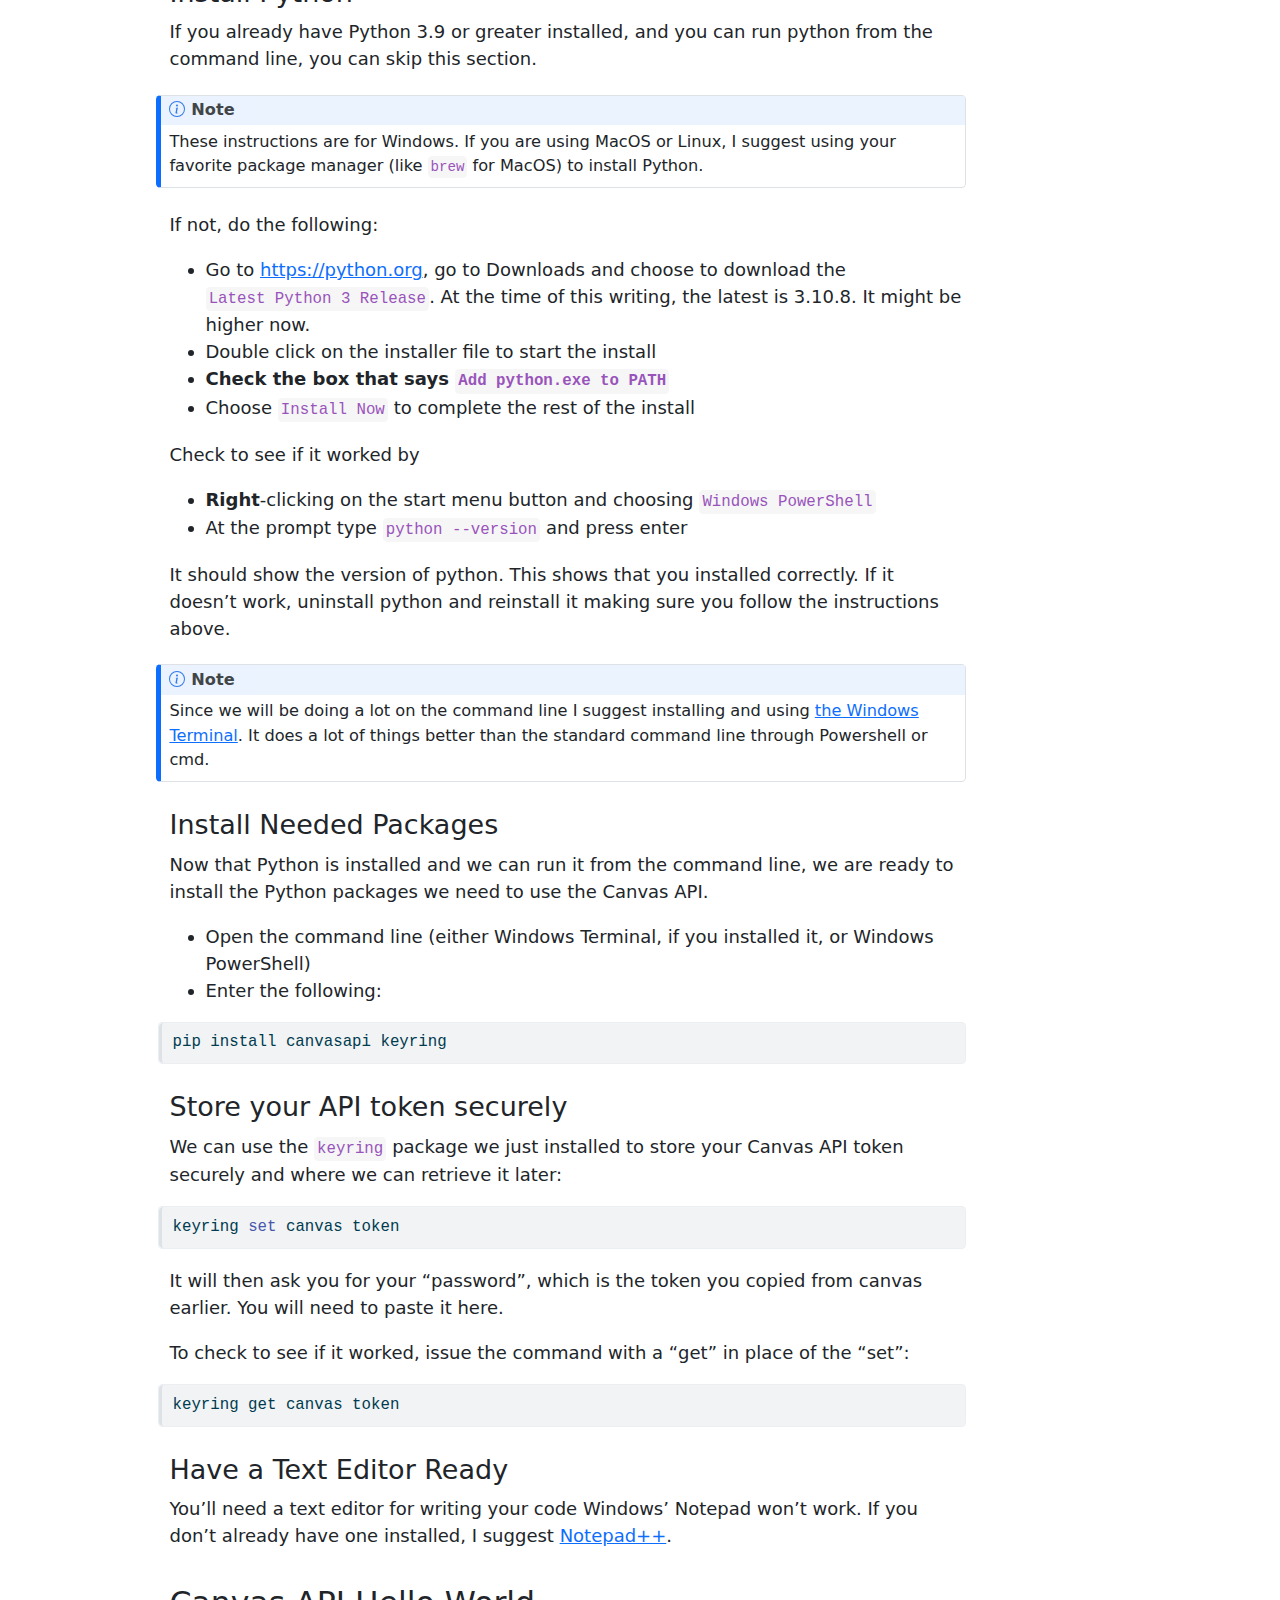
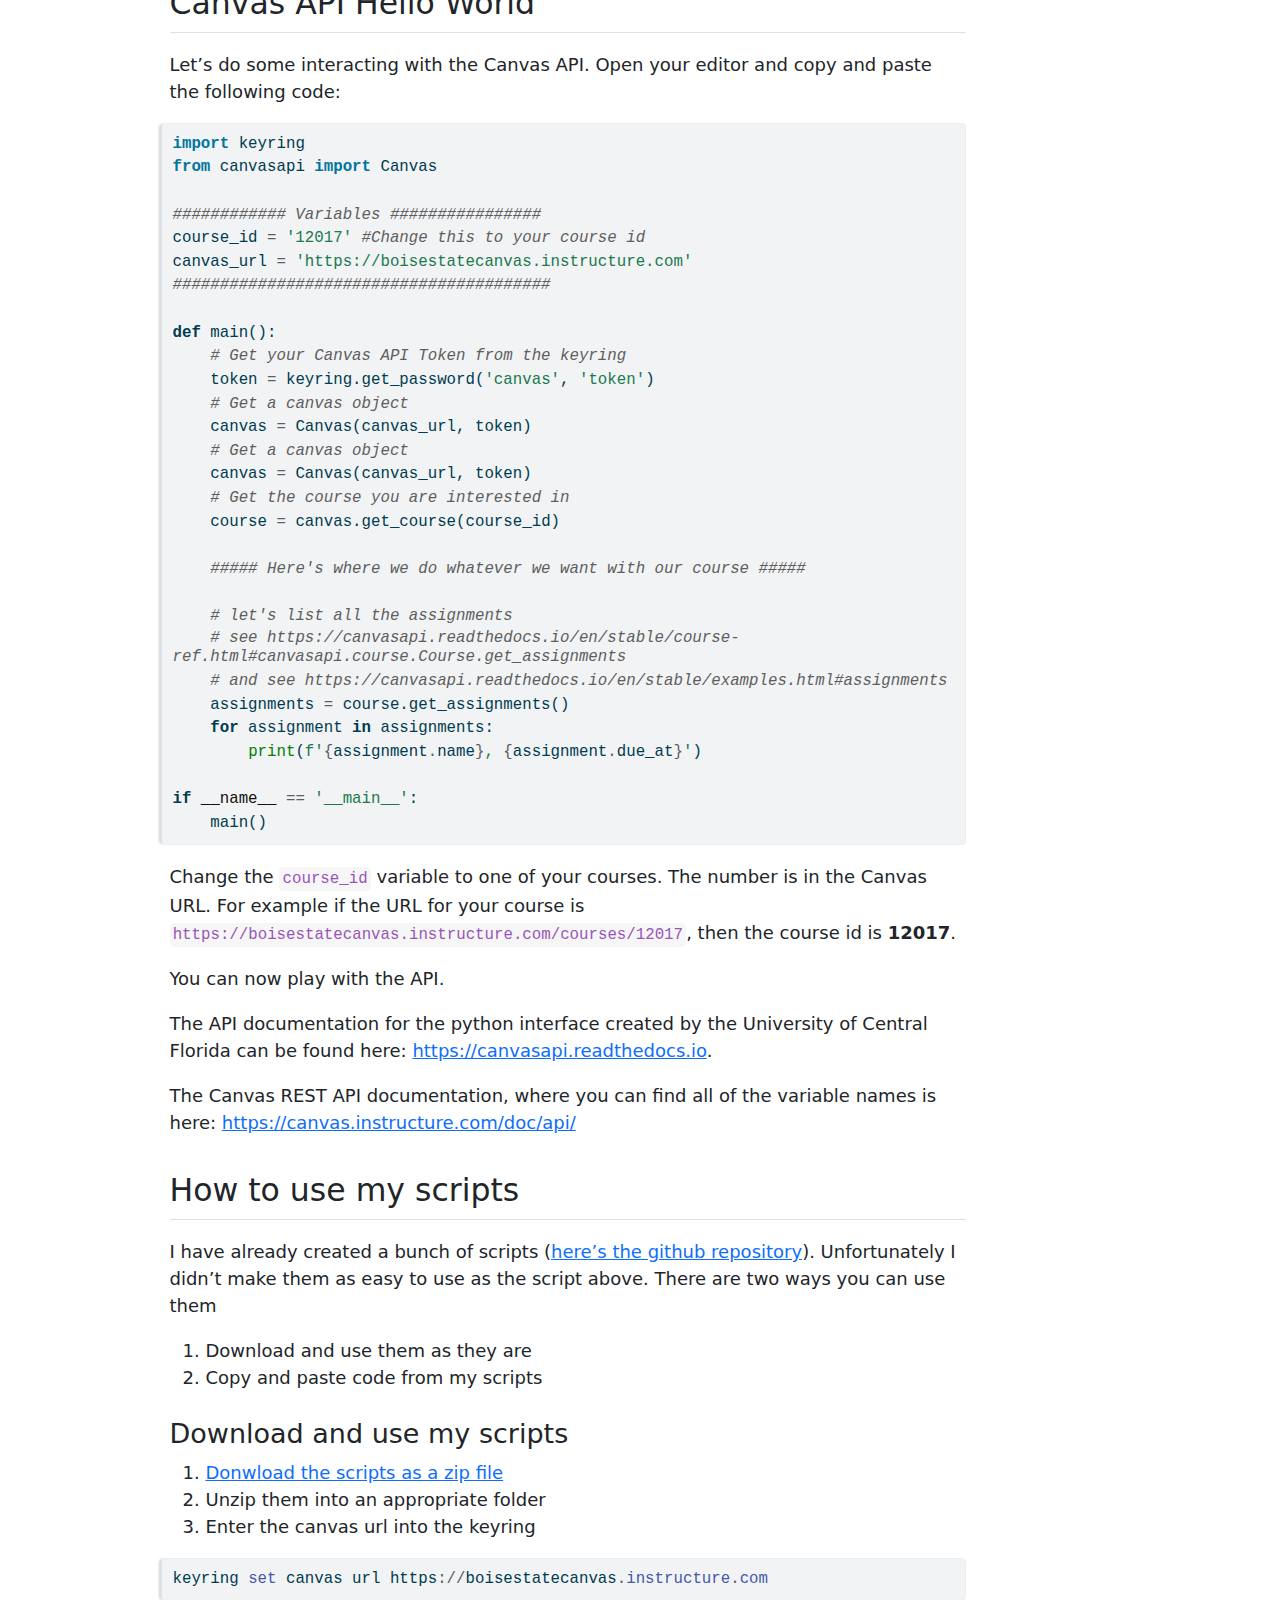
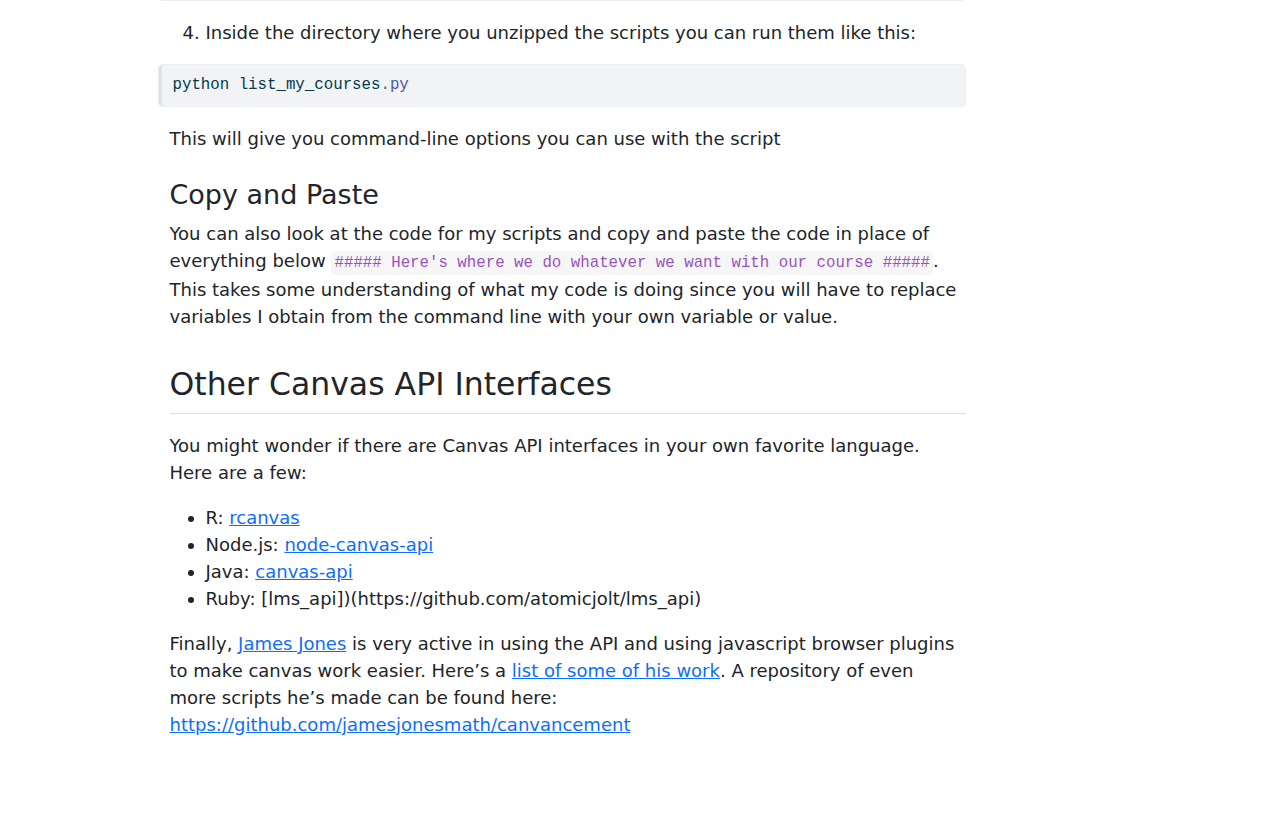
==== commit 349667df: "Update to latest" ====
--- a/docs/using_canvasapi.html
+++ b/docs/using_canvasapi.html
@@ -6,6 +6,7 @@
 
 <meta name="viewport" content="width=device-width, initial-scale=1.0, user-scalable=yes">
 
+<meta name="author" content="Doug Twitchell">
 
 <title>Using the Canvas API</title>
 <style>
@@ -20,6 +21,69 @@
   margin: 0 0.8em 0.2em -1.6em;
   vertical-align: middle;
 }
+pre > code.sourceCode { white-space: pre; position: relative; }
+pre > code.sourceCode > span { display: inline-block; line-height: 1.25; }
+pre > code.sourceCode > span:empty { height: 1.2em; }
+.sourceCode { overflow: visible; }
+code.sourceCode > span { color: inherit; text-decoration: inherit; }
+div.sourceCode { margin: 1em 0; }
+pre.sourceCode { margin: 0; }
+@media screen {
+div.sourceCode { overflow: auto; }
+}
+@media print {
+pre > code.sourceCode { white-space: pre-wrap; }
+pre > code.sourceCode > span { text-indent: -5em; padding-left: 5em; }
+}
+pre.numberSource code
+  { counter-reset: source-line 0; }
+pre.numberSource code > span
+  { position: relative; left: -4em; counter-increment: source-line; }
+pre.numberSource code > span > a:first-child::before
+  { content: counter(source-line);
+    position: relative; left: -1em; text-align: right; vertical-align: baseline;
+    border: none; display: inline-block;
+    -webkit-touch-callout: none; -webkit-user-select: none;
+    -khtml-user-select: none; -moz-user-select: none;
+    -ms-user-select: none; user-select: none;
+    padding: 0 4px; width: 4em;
+    color: #aaaaaa;
+  }
+pre.numberSource { margin-left: 3em; border-left: 1px solid #aaaaaa;  padding-left: 4px; }
+div.sourceCode
+  {   }
+@media screen {
+pre > code.sourceCode > span > a:first-child::before { text-decoration: underline; }
+}
+code span.al { color: #ff0000; font-weight: bold; } /* Alert */
+code span.an { color: #60a0b0; font-weight: bold; font-style: italic; } /* Annotation */
+code span.at { color: #7d9029; } /* Attribute */
+code span.bn { color: #40a070; } /* BaseN */
+code span.bu { color: #008000; } /* BuiltIn */
+code span.cf { color: #007020; font-weight: bold; } /* ControlFlow */
+code span.ch { color: #4070a0; } /* Char */
+code span.cn { color: #880000; } /* Constant */
+code span.co { color: #60a0b0; font-style: italic; } /* Comment */
+code span.cv { color: #60a0b0; font-weight: bold; font-style: italic; } /* CommentVar */
+code span.do { color: #ba2121; font-style: italic; } /* Documentation */
+code span.dt { color: #902000; } /* DataType */
+code span.dv { color: #40a070; } /* DecVal */
+code span.er { color: #ff0000; font-weight: bold; } /* Error */
+code span.ex { } /* Extension */
+code span.fl { color: #40a070; } /* Float */
+code span.fu { color: #06287e; } /* Function */
+code span.im { color: #008000; font-weight: bold; } /* Import */
+code span.in { color: #60a0b0; font-weight: bold; font-style: italic; } /* Information */
+code span.kw { color: #007020; font-weight: bold; } /* Keyword */
+code span.op { color: #666666; } /* Operator */
+code span.ot { color: #007020; } /* Other */
+code span.pp { color: #bc7a00; } /* Preprocessor */
+code span.sc { color: #4070a0; } /* SpecialChar */
+code span.ss { color: #bb6688; } /* SpecialString */
+code span.st { color: #4070a0; } /* String */
+code span.va { color: #19177c; } /* Variable */
+code span.vs { color: #4070a0; } /* VerbatimString */
+code span.wa { color: #60a0b0; font-weight: bold; font-style: italic; } /* Warning */
 </style>
 
 
@@ -61,30 +125,36 @@
 
 </head>
 
-<body class="floating">
+<body>
 
 <div id="quarto-search-results"></div>
 <!-- content -->
 <div id="quarto-content" class="quarto-container page-columns page-rows-contents page-layout-article">
 <!-- sidebar -->
-  <nav id="quarto-sidebar" class="sidebar collapse sidebar-navigation floating overflow-auto">
-    <nav id="TOC" role="doc-toc" class="toc-active">
-    <h2 id="toc-title">On this page</h2>
+<!-- margin-sidebar -->
+    <div id="quarto-margin-sidebar" class="sidebar margin-sidebar">
+        <nav id="TOC" role="doc-toc" class="toc-active">
+    <h2 id="toc-title">Contents</h2>
    
   <ul>
-  <li><a href="#the-canvas-api" id="toc-the-canvas-api" class="nav-link active" data-scroll-target="#the-canvas-api"><span class="toc-section-number">1</span>  The Canvas API</a></li>
-  <li><a href="#getting-started" id="toc-getting-started" class="nav-link" data-scroll-target="#getting-started"><span class="toc-section-number">2</span>  Getting Started</a>
+  <li><a href="#the-canvas-api" id="toc-the-canvas-api" class="nav-link active" data-scroll-target="#the-canvas-api">The Canvas API</a></li>
+  <li><a href="#getting-started" id="toc-getting-started" class="nav-link" data-scroll-target="#getting-started">Getting Started</a>
   <ul class="collapse">
-  <li><a href="#getting-an-access-token" id="toc-getting-an-access-token" class="nav-link" data-scroll-target="#getting-an-access-token"><span class="toc-section-number">2.1</span>  Getting an Access Token</a></li>
-  <li><a href="#install-python" id="toc-install-python" class="nav-link" data-scroll-target="#install-python"><span class="toc-section-number">2.2</span>  Install Python</a></li>
-  <li><a href="#install-needed-packages" id="toc-install-needed-packages" class="nav-link" data-scroll-target="#install-needed-packages"><span class="toc-section-number">2.3</span>  Install Needed Packages</a></li>
-  <li><a href="#store-your-api-token-securely" id="toc-store-your-api-token-securely" class="nav-link" data-scroll-target="#store-your-api-token-securely"><span class="toc-section-number">2.4</span>  Store your API token securely</a></li>
+  <li><a href="#getting-an-access-token" id="toc-getting-an-access-token" class="nav-link" data-scroll-target="#getting-an-access-token">Getting an Access Token</a></li>
+  <li><a href="#install-python" id="toc-install-python" class="nav-link" data-scroll-target="#install-python">Install Python</a></li>
+  <li><a href="#install-needed-packages" id="toc-install-needed-packages" class="nav-link" data-scroll-target="#install-needed-packages">Install Needed Packages</a></li>
+  <li><a href="#store-your-api-token-securely" id="toc-store-your-api-token-securely" class="nav-link" data-scroll-target="#store-your-api-token-securely">Store your API token securely</a></li>
+  <li><a href="#have-a-text-editor-ready" id="toc-have-a-text-editor-ready" class="nav-link" data-scroll-target="#have-a-text-editor-ready">Have a Text Editor Ready</a></li>
   </ul></li>
+  <li><a href="#canvas-api-hello-world" id="toc-canvas-api-hello-world" class="nav-link" data-scroll-target="#canvas-api-hello-world">Canvas API Hello World</a></li>
+  <li><a href="#how-to-use-my-scripts" id="toc-how-to-use-my-scripts" class="nav-link" data-scroll-target="#how-to-use-my-scripts">How to use my scripts</a>
+  <ul class="collapse">
+  <li><a href="#download-and-use-my-scripts" id="toc-download-and-use-my-scripts" class="nav-link" data-scroll-target="#download-and-use-my-scripts">Download and use my scripts</a></li>
+  <li><a href="#copy-and-paste" id="toc-copy-and-paste" class="nav-link" data-scroll-target="#copy-and-paste">Copy and Paste</a></li>
+  </ul></li>
+  <li><a href="#other-canvas-api-interfaces" id="toc-other-canvas-api-interfaces" class="nav-link" data-scroll-target="#other-canvas-api-interfaces">Other Canvas API Interfaces</a></li>
   </ul>
 </nav>
-</nav>
-<!-- margin-sidebar -->
-    <div id="quarto-margin-sidebar" class="sidebar margin-sidebar">
     </div>
 <!-- main -->
 <main class="content" id="quarto-document-content">
@@ -98,6 +168,12 @@
 
 <div class="quarto-title-meta">
 
+    <div>
+    <div class="quarto-title-meta-heading">Author</div>
+    <div class="quarto-title-meta-contents">
+             <p>Doug Twitchell </p>
+          </div>
+  </div>
     
     
   </div>
@@ -105,15 +181,15 @@
 
 </header>
 
-<section id="the-canvas-api" class="level2" data-number="1">
-<h2 data-number="1" class="anchored" data-anchor-id="the-canvas-api"><span class="header-section-number">1</span> The Canvas API</h2>
+<section id="the-canvas-api" class="level2">
+<h2 class="anchored" data-anchor-id="the-canvas-api">The Canvas API</h2>
 <p>One important feature of Canvas is its <a href="https://canvas.instructure.com/doc/api/">API</a>. In fact, the Canvas LMS as we use it is built on its API. Everything a user does in either Canvas’ web interface or the mobile apps goes through the API. This architecture allows every user to use the API to do anything they could do in the browser or mobile app plus more in a program.</p>
 <p>This guide shows how to use Python and a library created by the University of Central Florida to create scripts that use the API.</p>
 </section>
-<section id="getting-started" class="level2" data-number="2">
-<h2 data-number="2" class="anchored" data-anchor-id="getting-started"><span class="header-section-number">2</span> Getting Started</h2>
-<section id="getting-an-access-token" class="level3" data-number="2.1">
-<h3 data-number="2.1" class="anchored" data-anchor-id="getting-an-access-token"><span class="header-section-number">2.1</span> Getting an Access Token</h3>
+<section id="getting-started" class="level2">
+<h2 class="anchored" data-anchor-id="getting-started">Getting Started</h2>
+<section id="getting-an-access-token" class="level3">
+<h3 class="anchored" data-anchor-id="getting-an-access-token">Getting an Access Token</h3>
 <p>To get direct access to the API you need an access token that acts like a password. You can get the key from your user. As shown below, go to your users settings and click on <code>New Access Token</code>.</p>
 <div class="quarto-figure quarto-figure-left">
 <figure class="figure">
@@ -138,8 +214,8 @@
 </div>
 <p>Copy the token to a safe place like a password manager or a temporary document on your desktop so that you can delete it later. As the dialog says, it will only show it one time. If you close the dialog before copying the token or copy it incorrectly. Delete that token (🗑) and create another.</p>
 </section>
-<section id="install-python" class="level3" data-number="2.2">
-<h3 data-number="2.2" class="anchored" data-anchor-id="install-python"><span class="header-section-number">2.2</span> Install Python</h3>
+<section id="install-python" class="level3">
+<h3 class="anchored" data-anchor-id="install-python">Install Python</h3>
 <p>If you already have Python 3.9 or greater installed, and you can run python from the command line, you can skip this section.</p>
 <div class="callout-note callout callout-style-default callout-captioned">
 <div class="callout-header d-flex align-content-center">
@@ -181,22 +257,103 @@
 </div>
 </div>
 </section>
-<section id="install-needed-packages" class="level3" data-number="2.3">
-<h3 data-number="2.3" class="anchored" data-anchor-id="install-needed-packages"><span class="header-section-number">2.3</span> Install Needed Packages</h3>
+<section id="install-needed-packages" class="level3">
+<h3 class="anchored" data-anchor-id="install-needed-packages">Install Needed Packages</h3>
 <p>Now that Python is installed and we can run it from the command line, we are ready to install the Python packages we need to use the Canvas API.</p>
 <ul>
 <li>Open the command line (either Windows Terminal, if you installed it, or Windows PowerShell)</li>
 <li>Enter the following:</li>
 </ul>
-<pre class="{powershell}"><code>pip install canvasapi keyring</code></pre>
-</section>
-<section id="store-your-api-token-securely" class="level3" data-number="2.4">
-<h3 data-number="2.4" class="anchored" data-anchor-id="store-your-api-token-securely"><span class="header-section-number">2.4</span> Store your API token securely</h3>
+<div class="sourceCode" id="cb1"><pre class="sourceCode powershell code-with-copy"><code class="sourceCode powershell"><span id="cb1-1"><a href="#cb1-1" aria-hidden="true" tabindex="-1"></a>pip install canvasapi keyring</span></code><button title="Copy to Clipboard" class="code-copy-button"><i class="bi"></i></button></pre></div>
+</section>
+<section id="store-your-api-token-securely" class="level3">
+<h3 class="anchored" data-anchor-id="store-your-api-token-securely">Store your API token securely</h3>
 <p>We can use the <code>keyring</code> package we just installed to store your Canvas API token securely and where we can retrieve it later:</p>
-<pre class="{powershell}"><code>keyring set canvas token</code></pre>
-
-
-</section>
+<div class="sourceCode" id="cb2"><pre class="sourceCode powershell code-with-copy"><code class="sourceCode powershell"><span id="cb2-1"><a href="#cb2-1" aria-hidden="true" tabindex="-1"></a>keyring <span class="fu">set</span> canvas token</span></code><button title="Copy to Clipboard" class="code-copy-button"><i class="bi"></i></button></pre></div>
+<p>It will then ask you for your “password”, which is the token you copied from canvas earlier. You will need to paste it here.</p>
+<p>To check to see if it worked, issue the command with a “get” in place of the “set”:</p>
+<div class="sourceCode" id="cb3"><pre class="sourceCode powershell code-with-copy"><code class="sourceCode powershell"><span id="cb3-1"><a href="#cb3-1" aria-hidden="true" tabindex="-1"></a>keyring get canvas token</span></code><button title="Copy to Clipboard" class="code-copy-button"><i class="bi"></i></button></pre></div>
+</section>
+<section id="have-a-text-editor-ready" class="level3">
+<h3 class="anchored" data-anchor-id="have-a-text-editor-ready">Have a Text Editor Ready</h3>
+<p>You’ll need a text editor for writing your code Windows’ Notepad won’t work. If you don’t already have one installed, I suggest <a href="https://notepad-plus-plus.org">Notepad++</a>.</p>
+</section>
+</section>
+<section id="canvas-api-hello-world" class="level2">
+<h2 class="anchored" data-anchor-id="canvas-api-hello-world">Canvas API Hello World</h2>
+<p>Let’s do some interacting with the Canvas API. Open your editor and copy and paste the following code:</p>
+<div class="sourceCode" id="cb4"><pre class="sourceCode python code-with-copy"><code class="sourceCode python"><span id="cb4-1"><a href="#cb4-1" aria-hidden="true" tabindex="-1"></a><span class="im">import</span> keyring</span>
+<span id="cb4-2"><a href="#cb4-2" aria-hidden="true" tabindex="-1"></a><span class="im">from</span> canvasapi <span class="im">import</span> Canvas</span>
+<span id="cb4-3"><a href="#cb4-3" aria-hidden="true" tabindex="-1"></a></span>
+<span id="cb4-4"><a href="#cb4-4" aria-hidden="true" tabindex="-1"></a><span class="co">############ Variables ################</span></span>
+<span id="cb4-5"><a href="#cb4-5" aria-hidden="true" tabindex="-1"></a>course_id <span class="op">=</span> <span class="st">'12017'</span> <span class="co">#Change this to your course id</span></span>
+<span id="cb4-6"><a href="#cb4-6" aria-hidden="true" tabindex="-1"></a>canvas_url <span class="op">=</span> <span class="st">'https://boisestatecanvas.instructure.com'</span></span>
+<span id="cb4-7"><a href="#cb4-7" aria-hidden="true" tabindex="-1"></a><span class="co">########################################</span></span>
+<span id="cb4-8"><a href="#cb4-8" aria-hidden="true" tabindex="-1"></a></span>
+<span id="cb4-9"><a href="#cb4-9" aria-hidden="true" tabindex="-1"></a><span class="kw">def</span> main():</span>
+<span id="cb4-10"><a href="#cb4-10" aria-hidden="true" tabindex="-1"></a>    <span class="co"># Get your Canvas API Token from the keyring</span></span>
+<span id="cb4-11"><a href="#cb4-11" aria-hidden="true" tabindex="-1"></a>    token <span class="op">=</span> keyring.get_password(<span class="st">'canvas'</span>, <span class="st">'token'</span>)</span>
+<span id="cb4-12"><a href="#cb4-12" aria-hidden="true" tabindex="-1"></a>    <span class="co"># Get a canvas object</span></span>
+<span id="cb4-13"><a href="#cb4-13" aria-hidden="true" tabindex="-1"></a>    canvas <span class="op">=</span> Canvas(canvas_url, token)</span>
+<span id="cb4-14"><a href="#cb4-14" aria-hidden="true" tabindex="-1"></a>    <span class="co"># Get a canvas object</span></span>
+<span id="cb4-15"><a href="#cb4-15" aria-hidden="true" tabindex="-1"></a>    canvas <span class="op">=</span> Canvas(canvas_url, token)</span>
+<span id="cb4-16"><a href="#cb4-16" aria-hidden="true" tabindex="-1"></a>    <span class="co"># Get the course you are interested in</span></span>
+<span id="cb4-17"><a href="#cb4-17" aria-hidden="true" tabindex="-1"></a>    course <span class="op">=</span> canvas.get_course(course_id)</span>
+<span id="cb4-18"><a href="#cb4-18" aria-hidden="true" tabindex="-1"></a>    </span>
+<span id="cb4-19"><a href="#cb4-19" aria-hidden="true" tabindex="-1"></a>    <span class="co">##### Here's where we do whatever we want with our course #####</span></span>
+<span id="cb4-20"><a href="#cb4-20" aria-hidden="true" tabindex="-1"></a>    </span>
+<span id="cb4-21"><a href="#cb4-21" aria-hidden="true" tabindex="-1"></a>    <span class="co"># let's list all the assignments</span></span>
+<span id="cb4-22"><a href="#cb4-22" aria-hidden="true" tabindex="-1"></a>    <span class="co"># see https://canvasapi.readthedocs.io/en/stable/course-ref.html#canvasapi.course.Course.get_assignments</span></span>
+<span id="cb4-23"><a href="#cb4-23" aria-hidden="true" tabindex="-1"></a>    <span class="co"># and see https://canvasapi.readthedocs.io/en/stable/examples.html#assignments</span></span>
+<span id="cb4-24"><a href="#cb4-24" aria-hidden="true" tabindex="-1"></a>    assignments <span class="op">=</span> course.get_assignments()</span>
+<span id="cb4-25"><a href="#cb4-25" aria-hidden="true" tabindex="-1"></a>    <span class="cf">for</span> assignment <span class="kw">in</span> assignments:</span>
+<span id="cb4-26"><a href="#cb4-26" aria-hidden="true" tabindex="-1"></a>        <span class="bu">print</span>(<span class="ss">f'</span><span class="sc">{</span>assignment<span class="sc">.</span>name<span class="sc">}</span><span class="ss">, </span><span class="sc">{</span>assignment<span class="sc">.</span>due_at<span class="sc">}</span><span class="ss">'</span>)</span>
+<span id="cb4-27"><a href="#cb4-27" aria-hidden="true" tabindex="-1"></a></span>
+<span id="cb4-28"><a href="#cb4-28" aria-hidden="true" tabindex="-1"></a><span class="cf">if</span> <span class="va">__name__</span> <span class="op">==</span> <span class="st">'__main__'</span>:</span>
+<span id="cb4-29"><a href="#cb4-29" aria-hidden="true" tabindex="-1"></a>    main()</span></code><button title="Copy to Clipboard" class="code-copy-button"><i class="bi"></i></button></pre></div>
+<p>Change the <code>course_id</code> variable to one of your courses. The number is in the Canvas URL. For example if the URL for your course is <code>https://boisestatecanvas.instructure.com/courses/12017</code>, then the course id is <strong>12017</strong>.</p>
+<p>You can now play with the API.</p>
+<p>The API documentation for the python interface created by the University of Central Florida can be found here: <a href="https://canvasapi.readthedocs.io" class="uri">https://canvasapi.readthedocs.io</a>.</p>
+<p>The Canvas REST API documentation, where you can find all of the variable names is here: <a href="https://canvas.instructure.com/doc/api/" class="uri">https://canvas.instructure.com/doc/api/</a></p>
+</section>
+<section id="how-to-use-my-scripts" class="level2">
+<h2 class="anchored" data-anchor-id="how-to-use-my-scripts">How to use my scripts</h2>
+<p>I have already created a bunch of scripts (<a href="https://github.com/twitched/dt-canvas-utils">here’s the github repository</a>). Unfortunately I didn’t make them as easy to use as the script above. There are two ways you can use them</p>
+<ol type="1">
+<li>Download and use them as they are</li>
+<li>Copy and paste code from my scripts</li>
+</ol>
+<section id="download-and-use-my-scripts" class="level3">
+<h3 class="anchored" data-anchor-id="download-and-use-my-scripts">Download and use my scripts</h3>
+<ol type="1">
+<li><a href="https://github.com/twitched/dt-canvas-utils/archive/refs/heads/main.zip">Donwload the scripts as a zip file</a></li>
+<li>Unzip them into an appropriate folder</li>
+<li>Enter the canvas url into the keyring</li>
+</ol>
+<div class="sourceCode" id="cb5"><pre class="sourceCode powershell code-with-copy"><code class="sourceCode powershell"><span id="cb5-1"><a href="#cb5-1" aria-hidden="true" tabindex="-1"></a>keyring <span class="fu">set</span> canvas url https<span class="op">://</span>boisestatecanvas<span class="op">.</span><span class="fu">instructure</span><span class="op">.</span><span class="fu">com</span></span></code><button title="Copy to Clipboard" class="code-copy-button"><i class="bi"></i></button></pre></div>
+<ol start="4" type="1">
+<li>Inside the directory where you unzipped the scripts you can run them like this:</li>
+</ol>
+<div class="sourceCode" id="cb6"><pre class="sourceCode powershell code-with-copy"><code class="sourceCode powershell"><span id="cb6-1"><a href="#cb6-1" aria-hidden="true" tabindex="-1"></a>python list_my_courses<span class="op">.</span><span class="fu">py</span></span></code><button title="Copy to Clipboard" class="code-copy-button"><i class="bi"></i></button></pre></div>
+<p>This will give you command-line options you can use with the script</p>
+</section>
+<section id="copy-and-paste" class="level3">
+<h3 class="anchored" data-anchor-id="copy-and-paste">Copy and Paste</h3>
+<p>You can also look at the code for my scripts and copy and paste the code in place of everything below <code>##### Here's where we do whatever we want with our course #####</code>. This takes some understanding of what my code is doing since you will have to replace variables I obtain from the command line with your own variable or value.</p>
+</section>
+</section>
+<section id="other-canvas-api-interfaces" class="level2">
+<h2 class="anchored" data-anchor-id="other-canvas-api-interfaces">Other Canvas API Interfaces</h2>
+<p>You might wonder if there are Canvas API interfaces in your own favorite language. Here are a few:</p>
+<ul>
+<li>R: <a href="https://github.com/daranzolin/rcanvas">rcanvas</a></li>
+<li>Node.js: <a href="https://github.com/ubc/node-canvas-api">node-canvas-api</a></li>
+<li>Java: <a href="https://github.com/kstateome/canvas-api">canvas-api</a></li>
+<li>Ruby: [lms_api])(https://github.com/atomicjolt/lms_api)</li>
+</ul>
+<p>Finally, <a href="https://community.canvaslms.com/t5/user/viewprofilepage/user-id/105160">James Jones</a> is very active in using the API and using javascript browser plugins to make canvas work easier. Here’s a <a href="https://community.canvaslms.com/t5/Higher-Ed-Canvas-Users/Canvancements-Canvas-Enhancements/ba-p/246997">list of some of his work</a>. A repository of even more scripts he’s made can be found here: <a href="https://github.com/jamesjonesmath/canvancement" class="uri">https://github.com/jamesjonesmath/canvancement</a></p>
+
+
 </section>
 
 </main> <!-- /main -->
